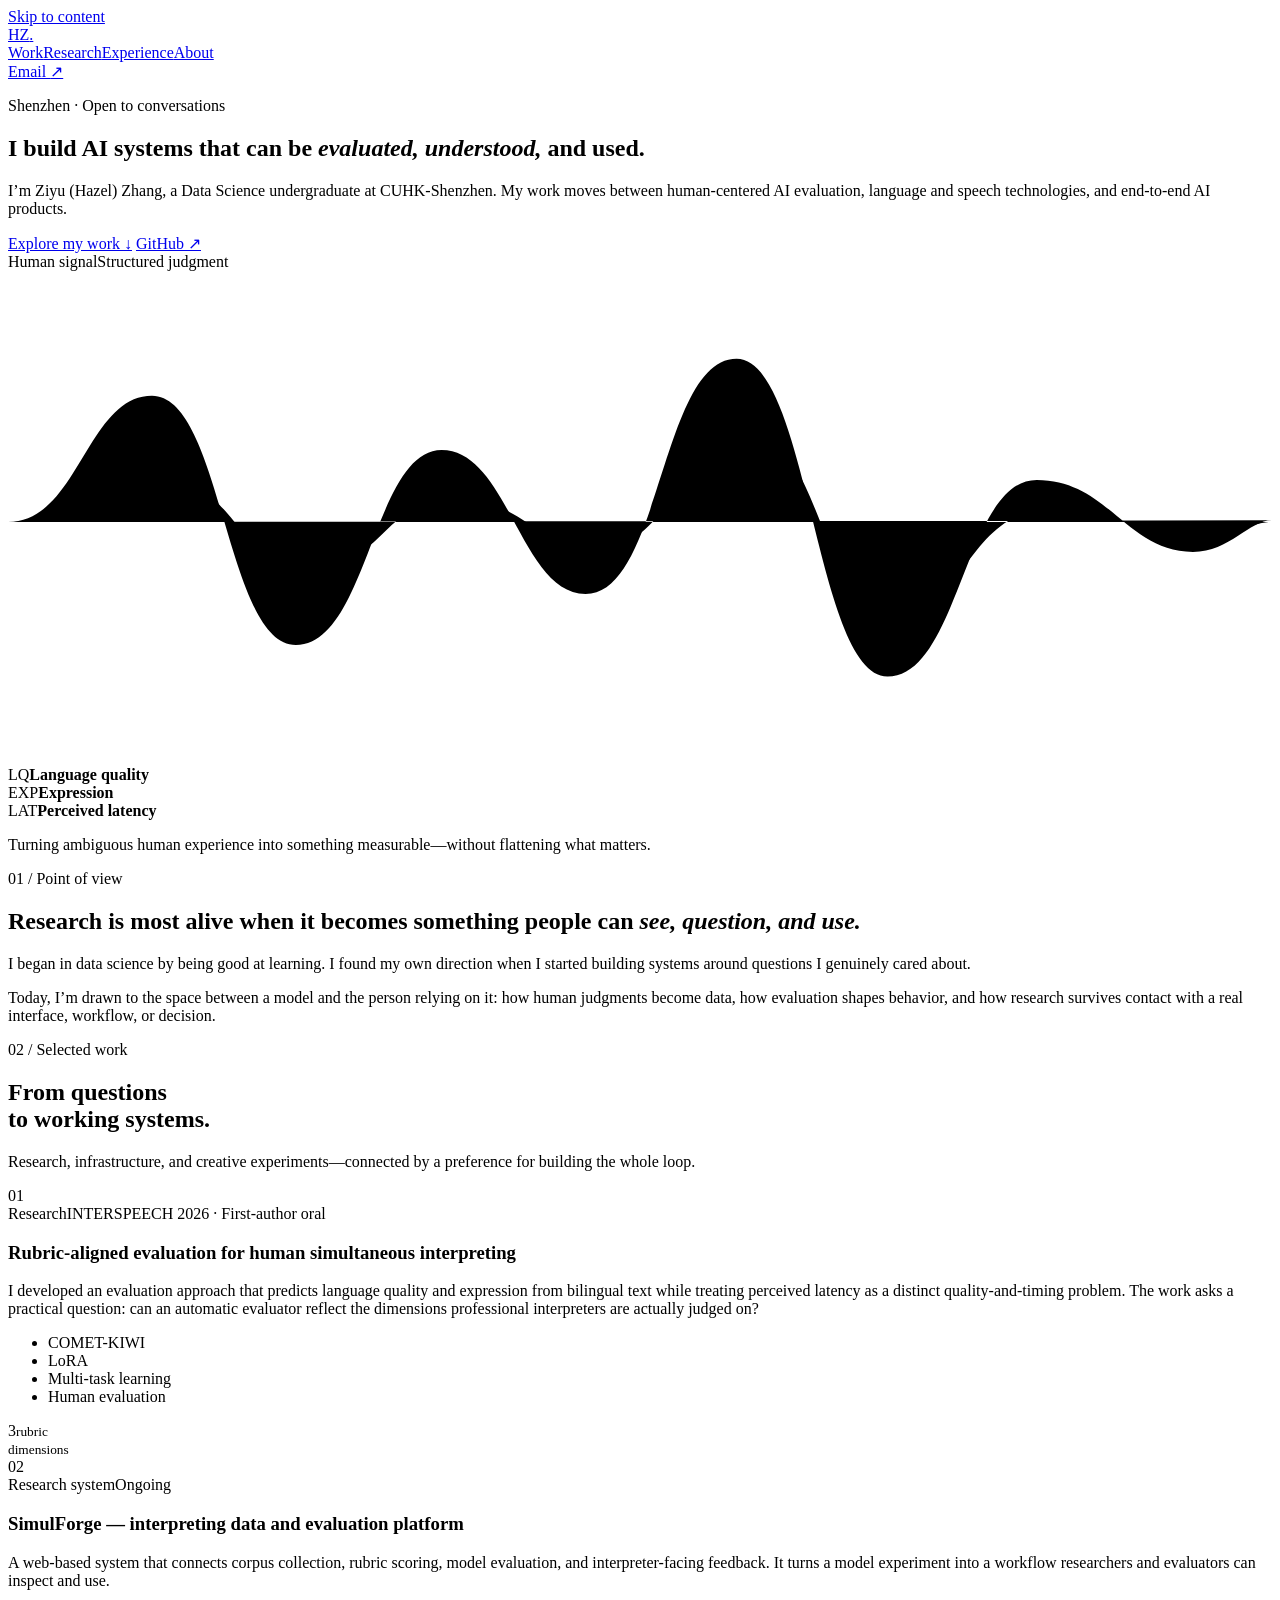
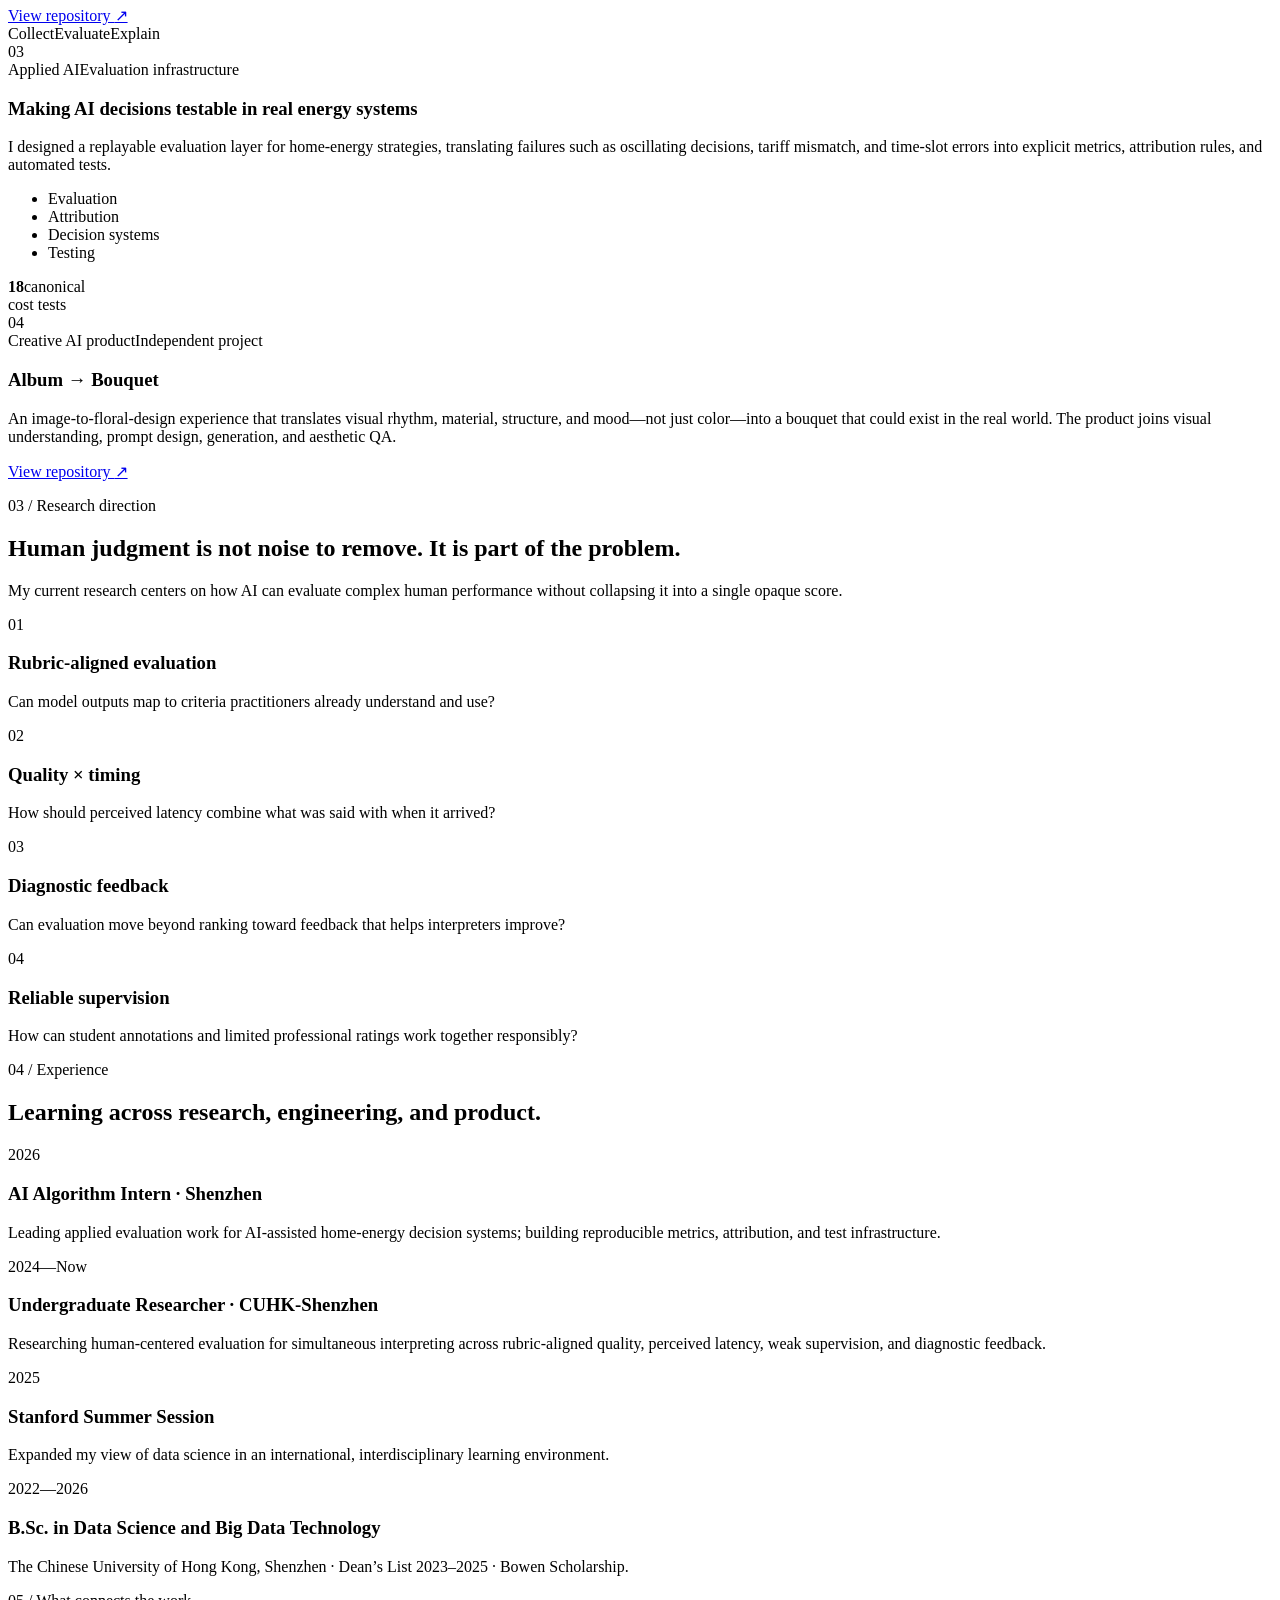
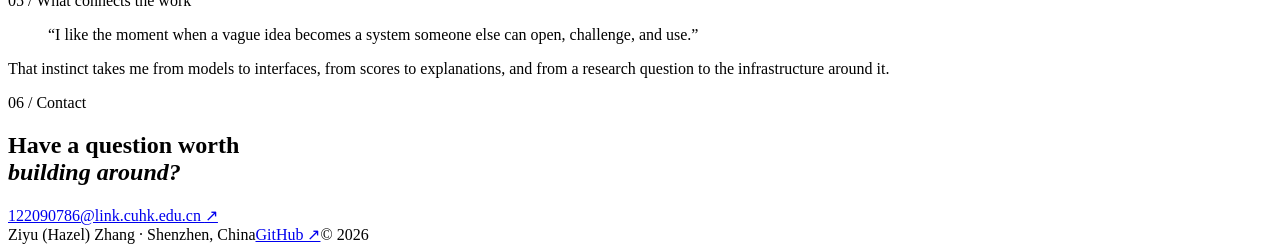
==== docs/index.html @ 9dbe92ee "Publish homepage from configured Pages source" ====
<!doctype html>
<html lang="en">
  <head>
    <meta charset="UTF-8" />
    <meta name="viewport" content="width=device-width, initial-scale=1.0" />
    <meta name="description" content="Ziyu (Hazel) Zhang builds human-centered AI evaluation systems, language and speech technologies, and end-to-end AI products." />
    <meta name="theme-color" content="#101d2f" />
    <title>Ziyu (Hazel) Zhang | Human-centered AI</title>
    <link rel="preconnect" href="https://fonts.googleapis.com" />
    <link rel="preconnect" href="https://fonts.gstatic.com" crossorigin />
    <link href="https://fonts.googleapis.com/css2?family=DM+Mono:wght@400;500&family=Manrope:wght@400;500;600;700;800&family=Newsreader:ital,opsz,wght@1,6..72,500;1,6..72,600&display=swap" rel="stylesheet" />
    <link rel="stylesheet" href="styles.css" />
  </head>
  <body>
    <a class="skip-link" href="#main">Skip to content</a>
    <header class="site-header">
      <a class="wordmark" href="#top" aria-label="Ziyu Zhang — back to top">HZ<span>.</span></a>
      <nav aria-label="Primary navigation">
        <a href="#work">Work</a><a href="#research">Research</a><a href="#experience">Experience</a><a href="#about">About</a>
      </nav>
      <a class="header-email" href="mailto:122090786@link.cuhk.edu.cn">Email <span aria-hidden="true">↗</span></a>
    </header>

    <main id="main">
      <section class="hero" id="top" aria-labelledby="hero-title">
        <div class="hero-copy">
          <p class="eyebrow"><span class="status-dot"></span> Shenzhen · Open to conversations</p>
          <h1 id="hero-title">I build AI systems that can be <em>evaluated, understood,</em> and used.</h1>
          <p class="hero-summary">I’m Ziyu (Hazel) Zhang, a Data Science undergraduate at CUHK-Shenzhen. My work moves between human-centered AI evaluation, language and speech technologies, and end-to-end AI products.</p>
          <div class="hero-actions">
            <a class="button primary" href="#work">Explore my work <span aria-hidden="true">↓</span></a>
            <a class="text-link" href="https://github.com/hazezhang" target="_blank" rel="noreferrer">GitHub <span aria-hidden="true">↗</span></a>
          </div>
        </div>
        <div class="signal-card" aria-label="A visual representing speech signals becoming structured human judgments">
          <div class="signal-topline"><span>Human signal</span><span>Structured judgment</span></div>
          <div class="wave-field" aria-hidden="true">
            <svg viewBox="0 0 720 280" role="img">
              <path class="wave wave-one" d="M0 143 C40 143 45 71 82 71 C122 71 124 213 164 213 C205 213 208 102 247 102 C285 102 292 184 329 184 C372 184 372 50 415 50 C456 50 460 231 501 231 C542 231 545 119 586 119 C627 119 637 160 675 160 C696 160 707 142 720 142" />
              <path class="wave wave-two" d="M0 143 C50 143 47 118 88 118 C129 118 130 169 171 169 C215 169 213 130 254 130 C296 130 296 157 338 157 C380 157 381 93 422 93 C464 93 461 193 505 193 C546 193 548 137 590 137 C635 137 643 149 680 149 C700 149 710 143 720 143" />
              <line x1="0" y1="143" x2="720" y2="143" />
            </svg>
          </div>
          <div class="rubric-row">
            <div><span>LQ</span><strong>Language quality</strong></div>
            <div><span>EXP</span><strong>Expression</strong></div>
            <div><span>LAT</span><strong>Perceived latency</strong></div>
          </div>
          <p class="signal-note">Turning ambiguous human experience into something measurable—without flattening what matters.</p>
        </div>
      </section>

      <section class="intro section-grid" id="about">
        <p class="section-label">01 / Point of view</p>
        <div class="section-content intro-content">
          <h2>Research is most alive when it becomes something people can <em>see, question, and use.</em></h2>
          <div class="intro-columns">
            <p class="lead">I began in data science by being good at learning. I found my own direction when I started building systems around questions I genuinely cared about.</p>
            <p>Today, I’m drawn to the space between a model and the person relying on it: how human judgments become data, how evaluation shapes behavior, and how research survives contact with a real interface, workflow, or decision.</p>
          </div>
        </div>
      </section>

      <section class="work" id="work">
        <div class="section-heading">
          <p class="section-label">02 / Selected work</p>
          <h2>From questions<br />to working systems.</h2>
          <p>Research, infrastructure, and creative experiments—connected by a preference for building the whole loop.</p>
        </div>
        <div class="project-list">
          <article class="project project-featured">
            <div class="project-number">01</div>
            <div class="project-body">
              <div class="project-meta"><span>Research</span><span>INTERSPEECH 2026 · First-author oral</span></div>
              <h3>Rubric-aligned evaluation for human simultaneous interpreting</h3>
              <p>I developed an evaluation approach that predicts language quality and expression from bilingual text while treating perceived latency as a distinct quality-and-timing problem. The work asks a practical question: can an automatic evaluator reflect the dimensions professional interpreters are actually judged on?</p>
              <ul class="tag-list" aria-label="Project methods"><li>COMET-KIWI</li><li>LoRA</li><li>Multi-task learning</li><li>Human evaluation</li></ul>
            </div>
            <div class="project-mark" aria-hidden="true"><span>3</span><small>rubric<br />dimensions</small></div>
          </article>
          <article class="project">
            <div class="project-number">02</div>
            <div class="project-body">
              <div class="project-meta"><span>Research system</span><span>Ongoing</span></div>
              <h3>SimulForge — interpreting data and evaluation platform</h3>
              <p>A web-based system that connects corpus collection, rubric scoring, model evaluation, and interpreter-facing feedback. It turns a model experiment into a workflow researchers and evaluators can inspect and use.</p>
              <a class="project-link" href="https://github.com/hazezhang/simulForge" target="_blank" rel="noreferrer">View repository <span aria-hidden="true">↗</span></a>
            </div>
            <div class="project-aside"><span>Collect</span><i></i><span>Evaluate</span><i></i><span>Explain</span></div>
          </article>
          <article class="project">
            <div class="project-number">03</div>
            <div class="project-body">
              <div class="project-meta"><span>Applied AI</span><span>Evaluation infrastructure</span></div>
              <h3>Making AI decisions testable in real energy systems</h3>
              <p>I designed a replayable evaluation layer for home-energy strategies, translating failures such as oscillating decisions, tariff mismatch, and time-slot errors into explicit metrics, attribution rules, and automated tests.</p>
              <ul class="tag-list" aria-label="Project focus"><li>Evaluation</li><li>Attribution</li><li>Decision systems</li><li>Testing</li></ul>
            </div>
            <div class="project-aside metric-aside"><strong>18</strong><span>canonical<br />cost tests</span></div>
          </article>
          <article class="project project-creative">
            <div class="project-number">04</div>
            <div class="project-body">
              <div class="project-meta"><span>Creative AI product</span><span>Independent project</span></div>
              <h3>Album → Bouquet</h3>
              <p>An image-to-floral-design experience that translates visual rhythm, material, structure, and mood—not just color—into a bouquet that could exist in the real world. The product joins visual understanding, prompt design, generation, and aesthetic QA.</p>
              <a class="project-link" href="https://github.com/hazezhang/Album-era" target="_blank" rel="noreferrer">View repository <span aria-hidden="true">↗</span></a>
            </div>
            <div class="bouquet-mark" aria-hidden="true"><span></span><span></span><span></span><i></i></div>
          </article>
        </div>
      </section>

      <section class="research section-grid" id="research">
        <p class="section-label">03 / Research direction</p>
        <div class="section-content">
          <h2>Human judgment is not noise to remove. It is part of the problem.</h2>
          <p class="lead">My current research centers on how AI can evaluate complex human performance without collapsing it into a single opaque score.</p>
          <div class="question-grid">
            <article><span>01</span><h3>Rubric-aligned evaluation</h3><p>Can model outputs map to criteria practitioners already understand and use?</p></article>
            <article><span>02</span><h3>Quality × timing</h3><p>How should perceived latency combine what was said with when it arrived?</p></article>
            <article><span>03</span><h3>Diagnostic feedback</h3><p>Can evaluation move beyond ranking toward feedback that helps interpreters improve?</p></article>
            <article><span>04</span><h3>Reliable supervision</h3><p>How can student annotations and limited professional ratings work together responsibly?</p></article>
          </div>
        </div>
      </section>

      <section class="experience section-grid" id="experience">
        <p class="section-label">04 / Experience</p>
        <div class="section-content">
          <h2>Learning across research, engineering, and product.</h2>
          <div class="timeline">
            <article><time>2026</time><div><h3>AI Algorithm Intern · Shenzhen</h3><p>Leading applied evaluation work for AI-assisted home-energy decision systems; building reproducible metrics, attribution, and test infrastructure.</p></div></article>
            <article><time>2024—Now</time><div><h3>Undergraduate Researcher · CUHK-Shenzhen</h3><p>Researching human-centered evaluation for simultaneous interpreting across rubric-aligned quality, perceived latency, weak supervision, and diagnostic feedback.</p></div></article>
            <article><time>2025</time><div><h3>Stanford Summer Session</h3><p>Expanded my view of data science in an international, interdisciplinary learning environment.</p></div></article>
            <article><time>2022—2026</time><div><h3>B.Sc. in Data Science and Big Data Technology</h3><p>The Chinese University of Hong Kong, Shenzhen · Dean’s List 2023–2025 · Bowen Scholarship.</p></div></article>
          </div>
        </div>
      </section>

      <section class="closing">
        <p class="section-label">05 / What connects the work</p>
        <blockquote>“I like the moment when a vague idea becomes a system someone else can open, challenge, and use.”</blockquote>
        <p>That instinct takes me from models to interfaces, from scores to explanations, and from a research question to the infrastructure around it.</p>
      </section>
    </main>

    <footer id="contact">
      <div><p class="section-label">06 / Contact</p><h2>Have a question worth<br /><em>building around?</em></h2></div>
      <a class="footer-email" href="mailto:122090786@link.cuhk.edu.cn">122090786@link.cuhk.edu.cn <span aria-hidden="true">↗</span></a>
      <div class="footer-meta"><span>Ziyu (Hazel) Zhang · Shenzhen, China</span><a href="https://github.com/hazezhang" target="_blank" rel="noreferrer">GitHub ↗</a><span>© 2026</span></div>
    </footer>
  </body>
</html>
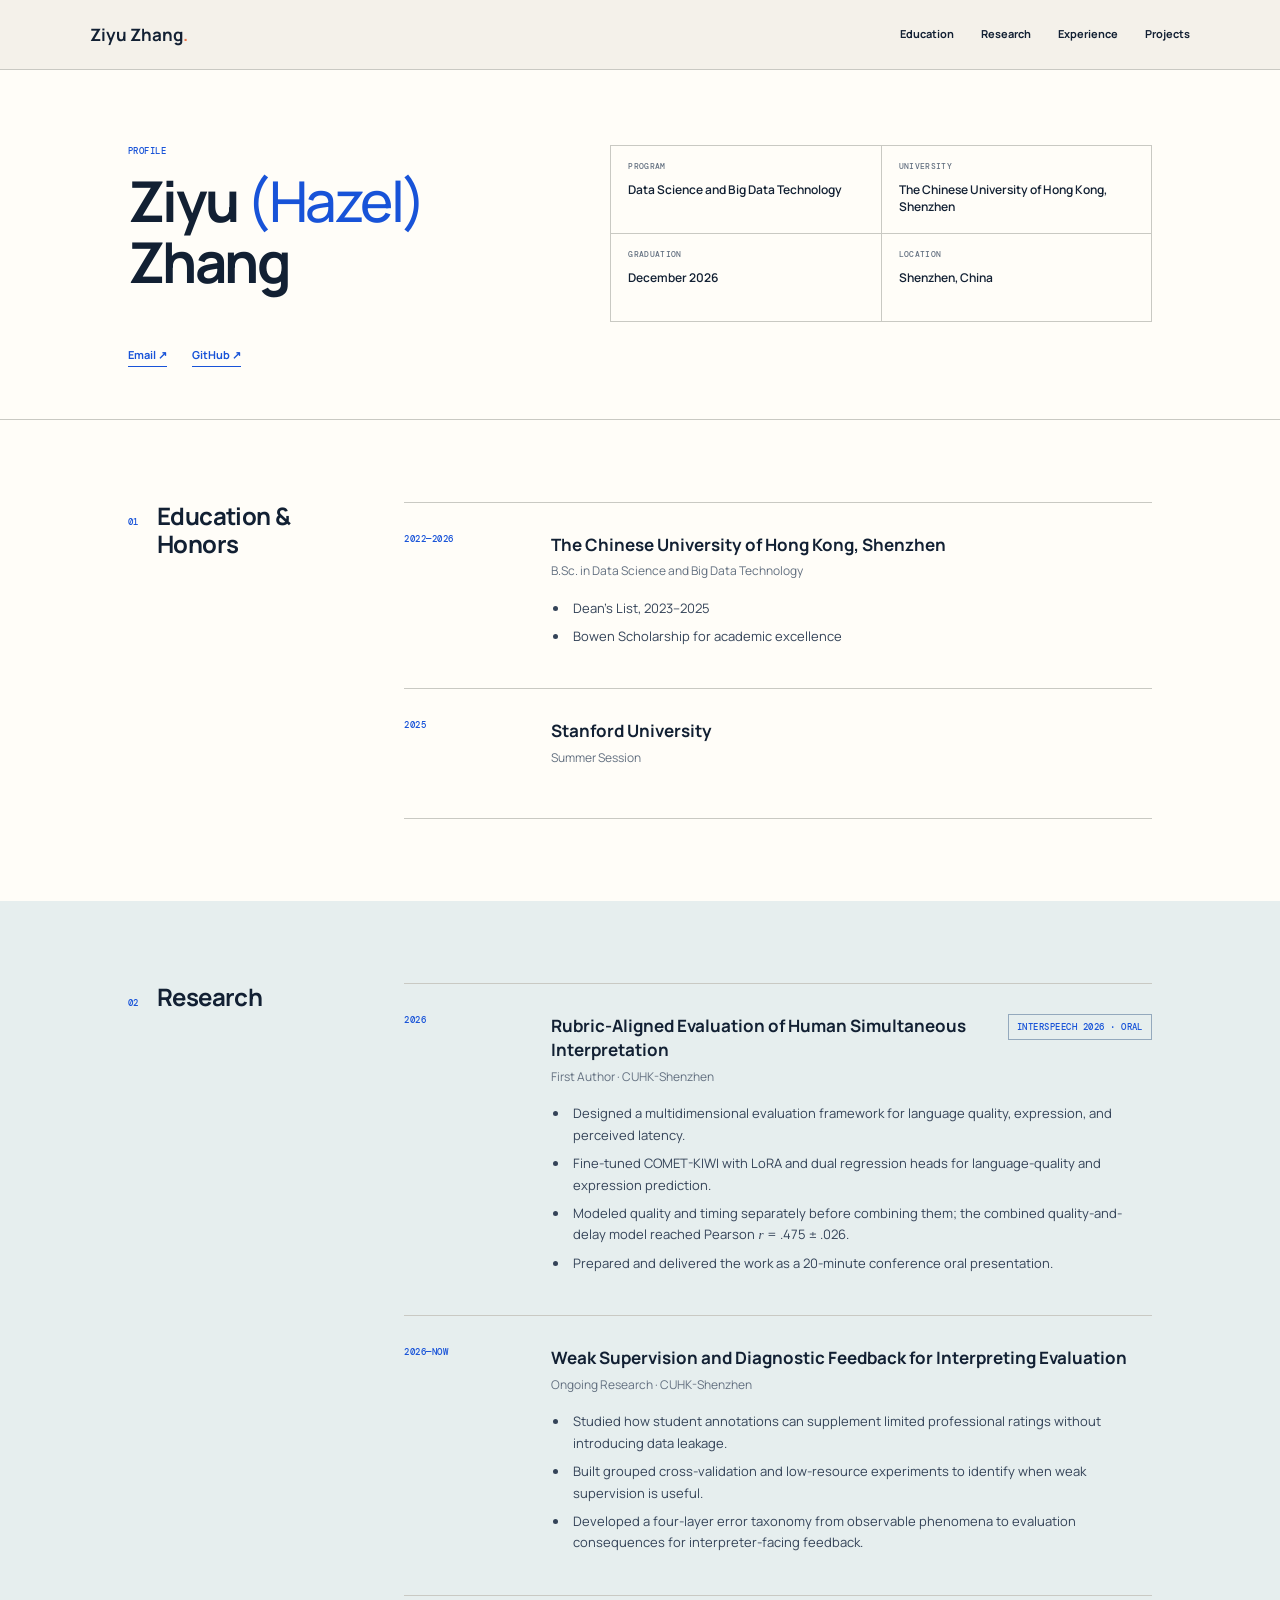
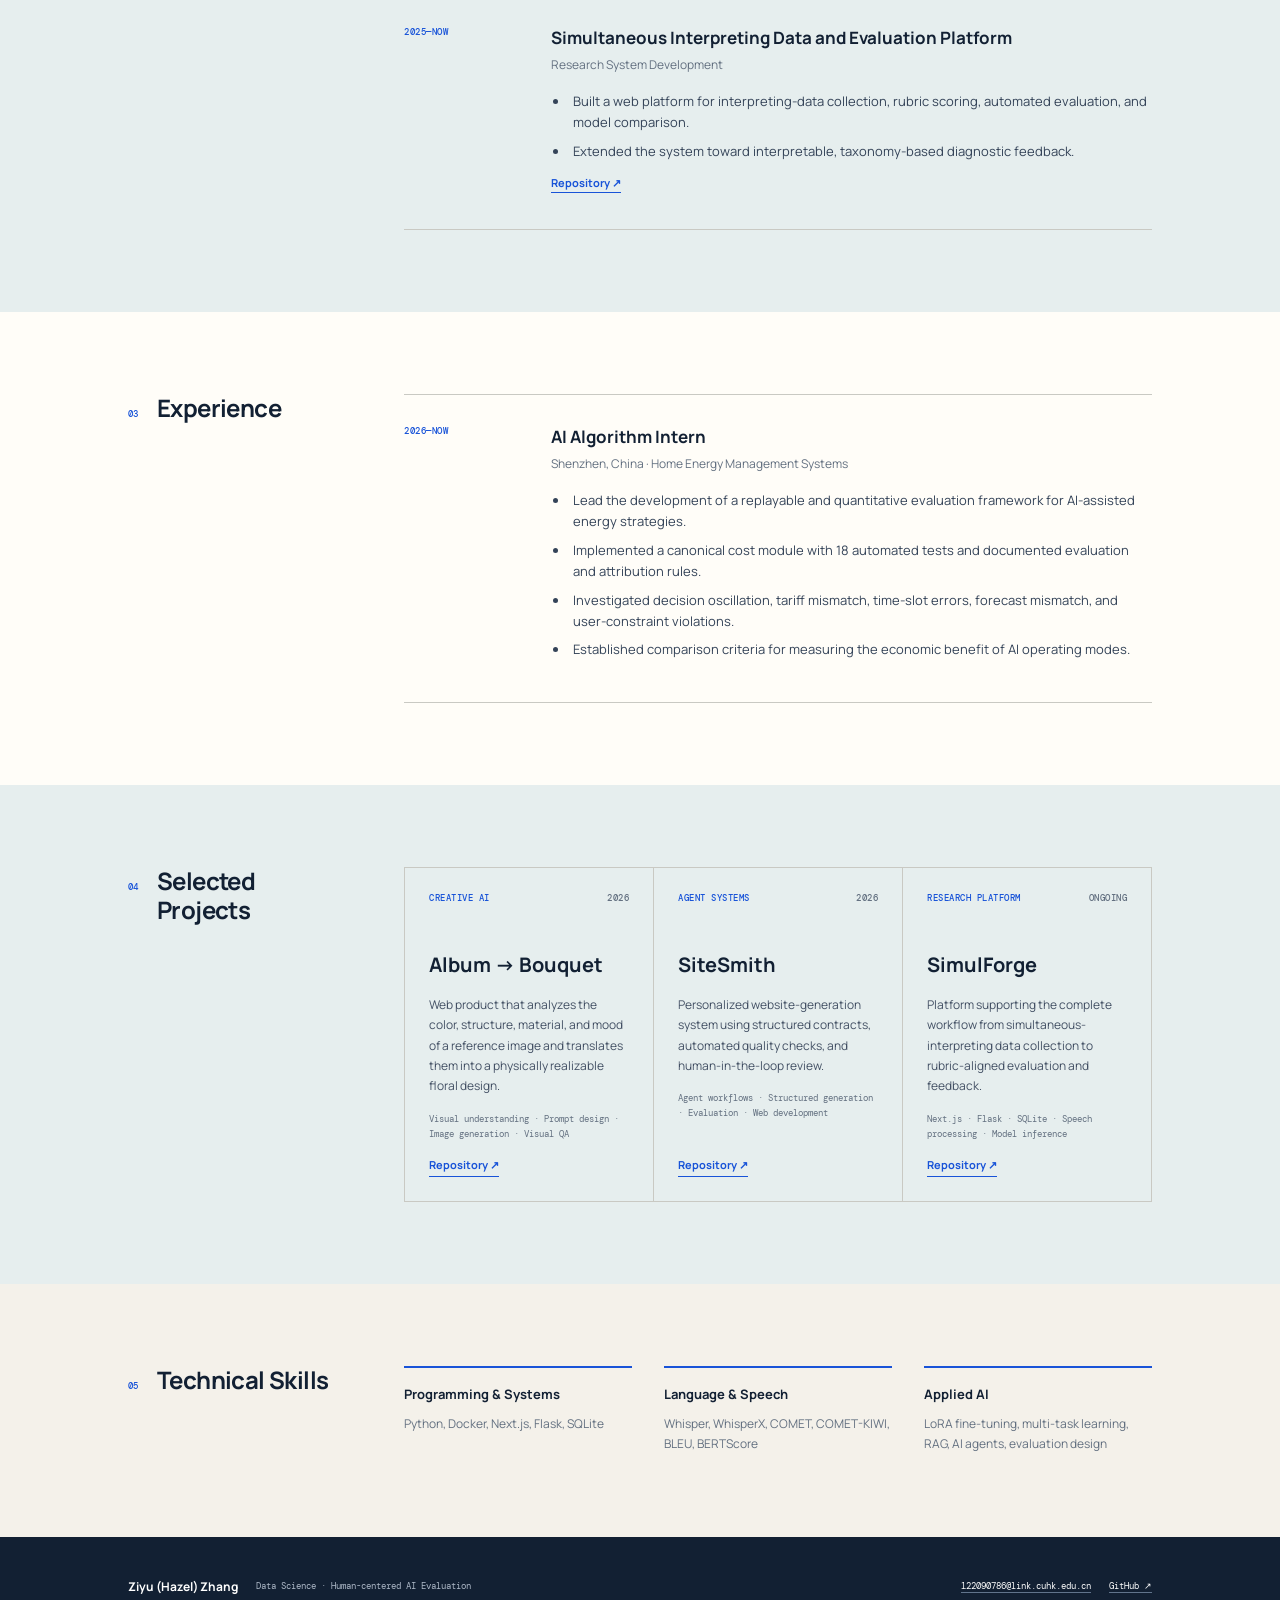
==== commit 97f265e2: "Replace personal narrative with factual experience layout" ====
--- a/docs/index.html
+++ b/docs/index.html
@@ -3,152 +3,168 @@
   <head>
     <meta charset="UTF-8" />
     <meta name="viewport" content="width=device-width, initial-scale=1.0" />
-    <meta name="description" content="Ziyu (Hazel) Zhang builds human-centered AI evaluation systems, language and speech technologies, and end-to-end AI products." />
-    <meta name="theme-color" content="#101d2f" />
-    <title>Ziyu (Hazel) Zhang | Human-centered AI</title>
+    <meta name="description" content="Ziyu (Hazel) Zhang — research, experience, and projects in human-centered AI evaluation, language technology, and applied AI." />
+    <meta name="theme-color" content="#f4f1ea" />
+    <title>Ziyu (Hazel) Zhang</title>
     <link rel="preconnect" href="https://fonts.googleapis.com" />
     <link rel="preconnect" href="https://fonts.gstatic.com" crossorigin />
-    <link href="https://fonts.googleapis.com/css2?family=DM+Mono:wght@400;500&family=Manrope:wght@400;500;600;700;800&family=Newsreader:ital,opsz,wght@1,6..72,500;1,6..72,600&display=swap" rel="stylesheet" />
+    <link href="https://fonts.googleapis.com/css2?family=DM+Mono:wght@400;500&family=Manrope:wght@400;500;600;700&display=swap" rel="stylesheet" />
     <link rel="stylesheet" href="styles.css" />
   </head>
   <body>
     <a class="skip-link" href="#main">Skip to content</a>
+
     <header class="site-header">
-      <a class="wordmark" href="#top" aria-label="Ziyu Zhang — back to top">HZ<span>.</span></a>
+      <a class="wordmark" href="#top">Ziyu Zhang<span>.</span></a>
       <nav aria-label="Primary navigation">
-        <a href="#work">Work</a><a href="#research">Research</a><a href="#experience">Experience</a><a href="#about">About</a>
+        <a href="#education">Education</a>
+        <a href="#research">Research</a>
+        <a href="#experience">Experience</a>
+        <a href="#projects">Projects</a>
       </nav>
-      <a class="header-email" href="mailto:122090786@link.cuhk.edu.cn">Email <span aria-hidden="true">↗</span></a>
     </header>
 
     <main id="main">
-      <section class="hero" id="top" aria-labelledby="hero-title">
-        <div class="hero-copy">
-          <p class="eyebrow"><span class="status-dot"></span> Shenzhen · Open to conversations</p>
-          <h1 id="hero-title">I build AI systems that can be <em>evaluated, understood,</em> and used.</h1>
-          <p class="hero-summary">I’m Ziyu (Hazel) Zhang, a Data Science undergraduate at CUHK-Shenzhen. My work moves between human-centered AI evaluation, language and speech technologies, and end-to-end AI products.</p>
-          <div class="hero-actions">
-            <a class="button primary" href="#work">Explore my work <span aria-hidden="true">↓</span></a>
-            <a class="text-link" href="https://github.com/hazezhang" target="_blank" rel="noreferrer">GitHub <span aria-hidden="true">↗</span></a>
-          </div>
+      <section class="profile" id="top">
+        <div>
+          <p class="eyebrow">Profile</p>
+          <h1>Ziyu <span>(Hazel)</span> Zhang</h1>
         </div>
-        <div class="signal-card" aria-label="A visual representing speech signals becoming structured human judgments">
-          <div class="signal-topline"><span>Human signal</span><span>Structured judgment</span></div>
-          <div class="wave-field" aria-hidden="true">
-            <svg viewBox="0 0 720 280" role="img">
-              <path class="wave wave-one" d="M0 143 C40 143 45 71 82 71 C122 71 124 213 164 213 C205 213 208 102 247 102 C285 102 292 184 329 184 C372 184 372 50 415 50 C456 50 460 231 501 231 C542 231 545 119 586 119 C627 119 637 160 675 160 C696 160 707 142 720 142" />
-              <path class="wave wave-two" d="M0 143 C50 143 47 118 88 118 C129 118 130 169 171 169 C215 169 213 130 254 130 C296 130 296 157 338 157 C380 157 381 93 422 93 C464 93 461 193 505 193 C546 193 548 137 590 137 C635 137 643 149 680 149 C700 149 710 143 720 143" />
-              <line x1="0" y1="143" x2="720" y2="143" />
-            </svg>
-          </div>
-          <div class="rubric-row">
-            <div><span>LQ</span><strong>Language quality</strong></div>
-            <div><span>EXP</span><strong>Expression</strong></div>
-            <div><span>LAT</span><strong>Perceived latency</strong></div>
-          </div>
-          <p class="signal-note">Turning ambiguous human experience into something measurable—without flattening what matters.</p>
+        <dl class="profile-facts">
+          <div><dt>Program</dt><dd>Data Science and Big Data Technology</dd></div>
+          <div><dt>University</dt><dd>The Chinese University of Hong Kong, Shenzhen</dd></div>
+          <div><dt>Graduation</dt><dd>December 2026</dd></div>
+          <div><dt>Location</dt><dd>Shenzhen, China</dd></div>
+        </dl>
+        <div class="profile-links">
+          <a href="mailto:122090786@link.cuhk.edu.cn">Email ↗</a>
+          <a href="https://github.com/hazezhang" target="_blank" rel="noreferrer">GitHub ↗</a>
         </div>
       </section>
 
-      <section class="intro section-grid" id="about">
-        <p class="section-label">01 / Point of view</p>
-        <div class="section-content intro-content">
-          <h2>Research is most alive when it becomes something people can <em>see, question, and use.</em></h2>
-          <div class="intro-columns">
-            <p class="lead">I began in data science by being good at learning. I found my own direction when I started building systems around questions I genuinely cared about.</p>
-            <p>Today, I’m drawn to the space between a model and the person relying on it: how human judgments become data, how evaluation shapes behavior, and how research survives contact with a real interface, workflow, or decision.</p>
-          </div>
-        </div>
-      </section>
-
-      <section class="work" id="work">
-        <div class="section-heading">
-          <p class="section-label">02 / Selected work</p>
-          <h2>From questions<br />to working systems.</h2>
-          <p>Research, infrastructure, and creative experiments—connected by a preference for building the whole loop.</p>
-        </div>
-        <div class="project-list">
-          <article class="project project-featured">
-            <div class="project-number">01</div>
-            <div class="project-body">
-              <div class="project-meta"><span>Research</span><span>INTERSPEECH 2026 · First-author oral</span></div>
-              <h3>Rubric-aligned evaluation for human simultaneous interpreting</h3>
-              <p>I developed an evaluation approach that predicts language quality and expression from bilingual text while treating perceived latency as a distinct quality-and-timing problem. The work asks a practical question: can an automatic evaluator reflect the dimensions professional interpreters are actually judged on?</p>
-              <ul class="tag-list" aria-label="Project methods"><li>COMET-KIWI</li><li>LoRA</li><li>Multi-task learning</li><li>Human evaluation</li></ul>
+      <section class="resume-section" id="education">
+        <header class="section-header"><p>01</p><h2>Education &amp; Honors</h2></header>
+        <div class="entries">
+          <article class="entry">
+            <div class="entry-time">2022—2026</div>
+            <div class="entry-main">
+              <h3>The Chinese University of Hong Kong, Shenzhen</h3>
+              <p class="entry-subtitle">B.Sc. in Data Science and Big Data Technology</p>
+              <ul><li>Dean’s List, 2023–2025</li><li>Bowen Scholarship for academic excellence</li></ul>
             </div>
-            <div class="project-mark" aria-hidden="true"><span>3</span><small>rubric<br />dimensions</small></div>
           </article>
-          <article class="project">
-            <div class="project-number">02</div>
-            <div class="project-body">
-              <div class="project-meta"><span>Research system</span><span>Ongoing</span></div>
-              <h3>SimulForge — interpreting data and evaluation platform</h3>
-              <p>A web-based system that connects corpus collection, rubric scoring, model evaluation, and interpreter-facing feedback. It turns a model experiment into a workflow researchers and evaluators can inspect and use.</p>
-              <a class="project-link" href="https://github.com/hazezhang/simulForge" target="_blank" rel="noreferrer">View repository <span aria-hidden="true">↗</span></a>
+          <article class="entry">
+            <div class="entry-time">2025</div>
+            <div class="entry-main">
+              <h3>Stanford University</h3>
+              <p class="entry-subtitle">Summer Session</p>
             </div>
-            <div class="project-aside"><span>Collect</span><i></i><span>Evaluate</span><i></i><span>Explain</span></div>
-          </article>
-          <article class="project">
-            <div class="project-number">03</div>
-            <div class="project-body">
-              <div class="project-meta"><span>Applied AI</span><span>Evaluation infrastructure</span></div>
-              <h3>Making AI decisions testable in real energy systems</h3>
-              <p>I designed a replayable evaluation layer for home-energy strategies, translating failures such as oscillating decisions, tariff mismatch, and time-slot errors into explicit metrics, attribution rules, and automated tests.</p>
-              <ul class="tag-list" aria-label="Project focus"><li>Evaluation</li><li>Attribution</li><li>Decision systems</li><li>Testing</li></ul>
-            </div>
-            <div class="project-aside metric-aside"><strong>18</strong><span>canonical<br />cost tests</span></div>
-          </article>
-          <article class="project project-creative">
-            <div class="project-number">04</div>
-            <div class="project-body">
-              <div class="project-meta"><span>Creative AI product</span><span>Independent project</span></div>
-              <h3>Album → Bouquet</h3>
-              <p>An image-to-floral-design experience that translates visual rhythm, material, structure, and mood—not just color—into a bouquet that could exist in the real world. The product joins visual understanding, prompt design, generation, and aesthetic QA.</p>
-              <a class="project-link" href="https://github.com/hazezhang/Album-era" target="_blank" rel="noreferrer">View repository <span aria-hidden="true">↗</span></a>
-            </div>
-            <div class="bouquet-mark" aria-hidden="true"><span></span><span></span><span></span><i></i></div>
           </article>
         </div>
       </section>
 
-      <section class="research section-grid" id="research">
-        <p class="section-label">03 / Research direction</p>
-        <div class="section-content">
-          <h2>Human judgment is not noise to remove. It is part of the problem.</h2>
-          <p class="lead">My current research centers on how AI can evaluate complex human performance without collapsing it into a single opaque score.</p>
-          <div class="question-grid">
-            <article><span>01</span><h3>Rubric-aligned evaluation</h3><p>Can model outputs map to criteria practitioners already understand and use?</p></article>
-            <article><span>02</span><h3>Quality × timing</h3><p>How should perceived latency combine what was said with when it arrived?</p></article>
-            <article><span>03</span><h3>Diagnostic feedback</h3><p>Can evaluation move beyond ranking toward feedback that helps interpreters improve?</p></article>
-            <article><span>04</span><h3>Reliable supervision</h3><p>How can student annotations and limited professional ratings work together responsibly?</p></article>
-          </div>
+      <section class="resume-section alternate" id="research">
+        <header class="section-header"><p>02</p><h2>Research</h2></header>
+        <div class="entries">
+          <article class="entry">
+            <div class="entry-time">2026</div>
+            <div class="entry-main">
+              <div class="entry-heading"><h3>Rubric-Aligned Evaluation of Human Simultaneous Interpretation</h3><span class="badge">INTERSPEECH 2026 · Oral</span></div>
+              <p class="entry-subtitle">First Author · CUHK-Shenzhen</p>
+              <ul>
+                <li>Designed a multidimensional evaluation framework for language quality, expression, and perceived latency.</li>
+                <li>Fine-tuned COMET-KIWI with LoRA and dual regression heads for language-quality and expression prediction.</li>
+                <li>Modeled quality and timing separately before combining them; the combined quality-and-delay model reached Pearson <em>r</em> = .475 ± .026.</li>
+                <li>Prepared and delivered the work as a 20-minute conference oral presentation.</li>
+              </ul>
+            </div>
+          </article>
+          <article class="entry">
+            <div class="entry-time">2026—Now</div>
+            <div class="entry-main">
+              <h3>Weak Supervision and Diagnostic Feedback for Interpreting Evaluation</h3>
+              <p class="entry-subtitle">Ongoing Research · CUHK-Shenzhen</p>
+              <ul>
+                <li>Studied how student annotations can supplement limited professional ratings without introducing data leakage.</li>
+                <li>Built grouped cross-validation and low-resource experiments to identify when weak supervision is useful.</li>
+                <li>Developed a four-layer error taxonomy from observable phenomena to evaluation consequences for interpreter-facing feedback.</li>
+              </ul>
+            </div>
+          </article>
+          <article class="entry">
+            <div class="entry-time">2025—Now</div>
+            <div class="entry-main">
+              <h3>Simultaneous Interpreting Data and Evaluation Platform</h3>
+              <p class="entry-subtitle">Research System Development</p>
+              <ul>
+                <li>Built a web platform for interpreting-data collection, rubric scoring, automated evaluation, and model comparison.</li>
+                <li>Extended the system toward interpretable, taxonomy-based diagnostic feedback.</li>
+              </ul>
+              <a class="inline-link" href="https://github.com/hazezhang/simulForge" target="_blank" rel="noreferrer">Repository ↗</a>
+            </div>
+          </article>
         </div>
       </section>
 
-      <section class="experience section-grid" id="experience">
-        <p class="section-label">04 / Experience</p>
-        <div class="section-content">
-          <h2>Learning across research, engineering, and product.</h2>
-          <div class="timeline">
-            <article><time>2026</time><div><h3>AI Algorithm Intern · Shenzhen</h3><p>Leading applied evaluation work for AI-assisted home-energy decision systems; building reproducible metrics, attribution, and test infrastructure.</p></div></article>
-            <article><time>2024—Now</time><div><h3>Undergraduate Researcher · CUHK-Shenzhen</h3><p>Researching human-centered evaluation for simultaneous interpreting across rubric-aligned quality, perceived latency, weak supervision, and diagnostic feedback.</p></div></article>
-            <article><time>2025</time><div><h3>Stanford Summer Session</h3><p>Expanded my view of data science in an international, interdisciplinary learning environment.</p></div></article>
-            <article><time>2022—2026</time><div><h3>B.Sc. in Data Science and Big Data Technology</h3><p>The Chinese University of Hong Kong, Shenzhen · Dean’s List 2023–2025 · Bowen Scholarship.</p></div></article>
-          </div>
+      <section class="resume-section" id="experience">
+        <header class="section-header"><p>03</p><h2>Experience</h2></header>
+        <div class="entries">
+          <article class="entry">
+            <div class="entry-time">2026—Now</div>
+            <div class="entry-main">
+              <h3>AI Algorithm Intern</h3>
+              <p class="entry-subtitle">Shenzhen, China · Home Energy Management Systems</p>
+              <ul>
+                <li>Lead the development of a replayable and quantitative evaluation framework for AI-assisted energy strategies.</li>
+                <li>Implemented a canonical cost module with 18 automated tests and documented evaluation and attribution rules.</li>
+                <li>Investigated decision oscillation, tariff mismatch, time-slot errors, forecast mismatch, and user-constraint violations.</li>
+                <li>Established comparison criteria for measuring the economic benefit of AI operating modes.</li>
+              </ul>
+            </div>
+          </article>
         </div>
       </section>
 
-      <section class="closing">
-        <p class="section-label">05 / What connects the work</p>
-        <blockquote>“I like the moment when a vague idea becomes a system someone else can open, challenge, and use.”</blockquote>
-        <p>That instinct takes me from models to interfaces, from scores to explanations, and from a research question to the infrastructure around it.</p>
+      <section class="resume-section alternate" id="projects">
+        <header class="section-header"><p>04</p><h2>Selected Projects</h2></header>
+        <div class="project-grid">
+          <article class="project-card">
+            <div class="project-top"><span>Creative AI</span><span>2026</span></div>
+            <h3>Album → Bouquet</h3>
+            <p>Web product that analyzes the color, structure, material, and mood of a reference image and translates them into a physically realizable floral design.</p>
+            <p class="stack">Visual understanding · Prompt design · Image generation · Visual QA</p>
+            <a href="https://github.com/hazezhang/Album-era" target="_blank" rel="noreferrer">Repository ↗</a>
+          </article>
+          <article class="project-card">
+            <div class="project-top"><span>Agent systems</span><span>2026</span></div>
+            <h3>SiteSmith</h3>
+            <p>Personalized website-generation system using structured contracts, automated quality checks, and human-in-the-loop review.</p>
+            <p class="stack">Agent workflows · Structured generation · Evaluation · Web development</p>
+            <a href="https://github.com/hazezhang/SiteSmith" target="_blank" rel="noreferrer">Repository ↗</a>
+          </article>
+          <article class="project-card">
+            <div class="project-top"><span>Research platform</span><span>Ongoing</span></div>
+            <h3>SimulForge</h3>
+            <p>Platform supporting the complete workflow from simultaneous-interpreting data collection to rubric-aligned evaluation and feedback.</p>
+            <p class="stack">Next.js · Flask · SQLite · Speech processing · Model inference</p>
+            <a href="https://github.com/hazezhang/simulForge" target="_blank" rel="noreferrer">Repository ↗</a>
+          </article>
+        </div>
+      </section>
+
+      <section class="resume-section skills-section" id="skills">
+        <header class="section-header"><p>05</p><h2>Technical Skills</h2></header>
+        <div class="skills-grid">
+          <div><h3>Programming &amp; Systems</h3><p>Python, Docker, Next.js, Flask, SQLite</p></div>
+          <div><h3>Language &amp; Speech</h3><p>Whisper, WhisperX, COMET, COMET-KIWI, BLEU, BERTScore</p></div>
+          <div><h3>Applied AI</h3><p>LoRA fine-tuning, multi-task learning, RAG, AI agents, evaluation design</p></div>
+        </div>
       </section>
     </main>
 
-    <footer id="contact">
-      <div><p class="section-label">06 / Contact</p><h2>Have a question worth<br /><em>building around?</em></h2></div>
-      <a class="footer-email" href="mailto:122090786@link.cuhk.edu.cn">122090786@link.cuhk.edu.cn <span aria-hidden="true">↗</span></a>
-      <div class="footer-meta"><span>Ziyu (Hazel) Zhang · Shenzhen, China</span><a href="https://github.com/hazezhang" target="_blank" rel="noreferrer">GitHub ↗</a><span>© 2026</span></div>
+    <footer>
+      <div><strong>Ziyu (Hazel) Zhang</strong><span>Data Science · Human-centered AI Evaluation</span></div>
+      <div><a href="mailto:122090786@link.cuhk.edu.cn">122090786@link.cuhk.edu.cn</a><a href="https://github.com/hazezhang" target="_blank" rel="noreferrer">GitHub ↗</a></div>
     </footer>
   </body>
 </html>
--- a/docs/styles.css
+++ b/docs/styles.css
@@ -0,0 +1,24 @@
+:root { --ink:#122033; --blue:#1853d8; --orange:#ef7449; --paper:#f4f1ea; --white:#fffdf8; --tint:#e6eeee; --line:#c9c9c3; --muted:#637080; }
+* { box-sizing:border-box; }
+html { scroll-behavior:smooth; }
+body { margin:0; color:var(--ink); background:var(--paper); font-family:Manrope,Arial,sans-serif; line-height:1.6; }
+a { color:inherit; text-decoration:none; }
+::selection { color:white; background:var(--blue); }
+.skip-link { position:fixed; top:-60px; left:16px; z-index:100; padding:10px 14px; color:white; background:var(--blue); }
+.skip-link:focus { top:12px; }
+.site-header { height:70px; display:flex; align-items:center; justify-content:space-between; padding:0 7vw; border-bottom:1px solid var(--line); }
+.wordmark { font-size:17px; font-weight:700; }.wordmark span { color:var(--orange); }
+nav { display:flex; gap:27px; font-size:11px; font-weight:700; }
+nav a { padding:7px 0; border-bottom:1px solid transparent; }nav a:hover,nav a:focus-visible { border-color:var(--blue); }
+.eyebrow,.section-header p,.entry-time,.project-top,.badge { margin:0; color:var(--blue); font:500 9px "DM Mono",monospace; letter-spacing:.055em; text-transform:uppercase; }
+.profile { display:grid; grid-template-columns:minmax(260px,.85fr) minmax(420px,1.15fr); gap:8%; padding:75px 10vw 68px; background:var(--white); border-bottom:1px solid var(--line); }
+.profile h1 { margin:14px 0 0; font-size:clamp(38px,4.4vw,62px); line-height:1.08; letter-spacing:-.045em; }.profile h1 span { color:var(--blue); font-weight:500; }
+.profile-facts { display:grid; grid-template-columns:1fr 1fr; gap:0; margin:0; border-top:1px solid var(--line); border-left:1px solid var(--line); }.profile-facts div { min-height:88px; padding:15px 17px; border-right:1px solid var(--line); border-bottom:1px solid var(--line); }.profile-facts dt { margin-bottom:10px; color:var(--muted); font:500 8px "DM Mono",monospace; letter-spacing:.04em; text-transform:uppercase; }.profile-facts dd { margin:0; font-size:12px; line-height:1.45; font-weight:600; }
+.profile-links { grid-column:1/-1; display:flex; gap:25px; padding-top:8px; }.profile-links a,.inline-link,.project-card>a { padding-bottom:2px; color:var(--blue); font-size:11px; font-weight:700; border-bottom:1px solid currentColor; }
+.resume-section { display:grid; grid-template-columns:20% minmax(0,1fr); gap:7%; padding:82px 10vw; background:var(--white); }.resume-section.alternate { background:var(--tint); }.section-header { display:flex; gap:18px; align-items:baseline; }.section-header h2 { margin:0; font-size:24px; line-height:1.2; letter-spacing:-.025em; }
+.entries { max-width:920px; border-top:1px solid var(--line); }.entry { display:grid; grid-template-columns:115px minmax(0,1fr); gap:32px; padding:30px 0 34px; border-bottom:1px solid var(--line); }.entry-main h3 { margin:0 0 5px; font-size:17px; line-height:1.4; }.entry-subtitle { margin:0 0 17px; color:var(--muted); font-size:12px; }.entry-main ul { margin:0; padding-left:18px; color:#344358; }.entry-main li { margin:7px 0; padding-left:4px; font-size:13px; line-height:1.65; }.entry-main em { font-family:Georgia,serif; }.entry-heading { display:flex; justify-content:space-between; align-items:flex-start; gap:20px; }.entry-heading h3 { max-width:600px; }.badge { flex:none; padding:6px 8px; color:var(--blue); border:1px solid #94a9bd; }
+.project-grid { display:grid; grid-template-columns:repeat(3,1fr); gap:0; max-width:1000px; border-top:1px solid var(--line); border-left:1px solid var(--line); }.project-card { min-height:330px; display:flex; flex-direction:column; padding:24px; border-right:1px solid var(--line); border-bottom:1px solid var(--line); }.project-top { display:flex; justify-content:space-between; color:var(--muted); }.project-top span:first-child { color:var(--blue); }.project-card h3 { margin:45px 0 14px; font-size:20px; }.project-card p { margin:0 0 15px; color:#435064; font-size:12px; line-height:1.7; }.project-card .stack { color:var(--muted); font:400 9px/1.65 "DM Mono",monospace; }.project-card>a { align-self:flex-start; margin-top:auto; }
+.skills-section { background:var(--paper); }.skills-grid { display:grid; grid-template-columns:repeat(3,1fr); gap:32px; max-width:1000px; }.skills-grid div { border-top:2px solid var(--blue); padding-top:16px; }.skills-grid h3 { margin:0 0 9px; font-size:13px; }.skills-grid p { margin:0; color:var(--muted); font-size:12px; line-height:1.7; }
+footer { display:flex; justify-content:space-between; gap:30px; padding:40px 10vw; color:white; background:var(--ink); }footer div { display:flex; gap:18px; align-items:center; }footer strong { font-size:12px; }footer span,footer a { color:#aeb9c8; font:400 9px "DM Mono",monospace; }footer a { color:white; border-bottom:1px solid #61748c; }
+@media (max-width:850px) { .profile { grid-template-columns:1fr; }.profile-links { grid-column:1; }.resume-section { grid-template-columns:1fr; gap:32px; }.section-header { padding-bottom:4px; }.project-grid { grid-template-columns:1fr 1fr; }.skills-grid { grid-template-columns:1fr 1fr; } }
+@media (max-width:580px) { .site-header { height:62px; padding:0 6vw; }nav { display:none; }.profile { gap:38px; padding:55px 7vw 48px; }.profile h1 { font-size:39px; }.profile-facts { grid-template-columns:1fr; }.profile-facts div { min-height:75px; }.resume-section { padding:62px 7vw; }.section-header h2 { font-size:22px; }.entry { grid-template-columns:1fr; gap:11px; padding:25px 0 29px; }.entry-heading { display:block; }.badge { display:inline-block; margin:7px 0 5px; }.entry-main li { font-size:12px; }.project-grid,.skills-grid { grid-template-columns:1fr; }.project-card { min-height:285px; }footer,footer div { flex-direction:column; align-items:flex-start; }footer { padding:38px 7vw; } }
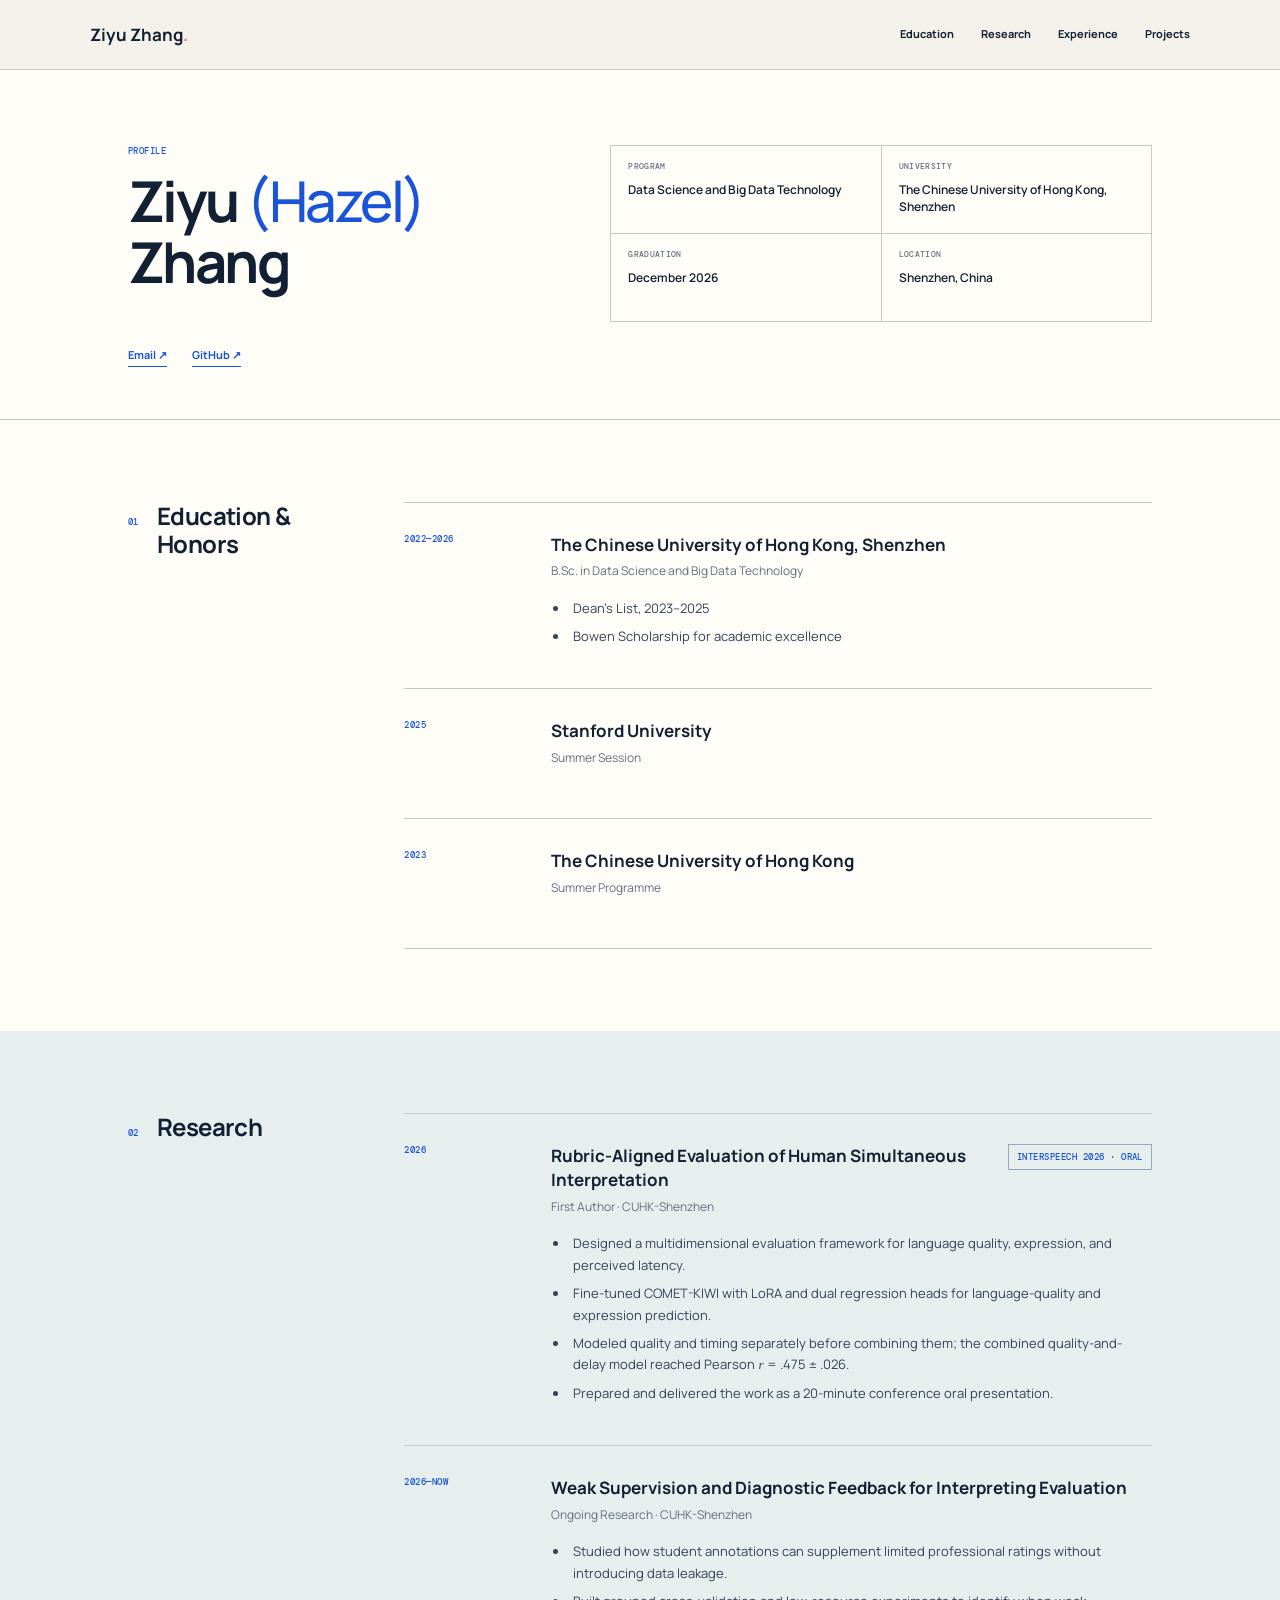
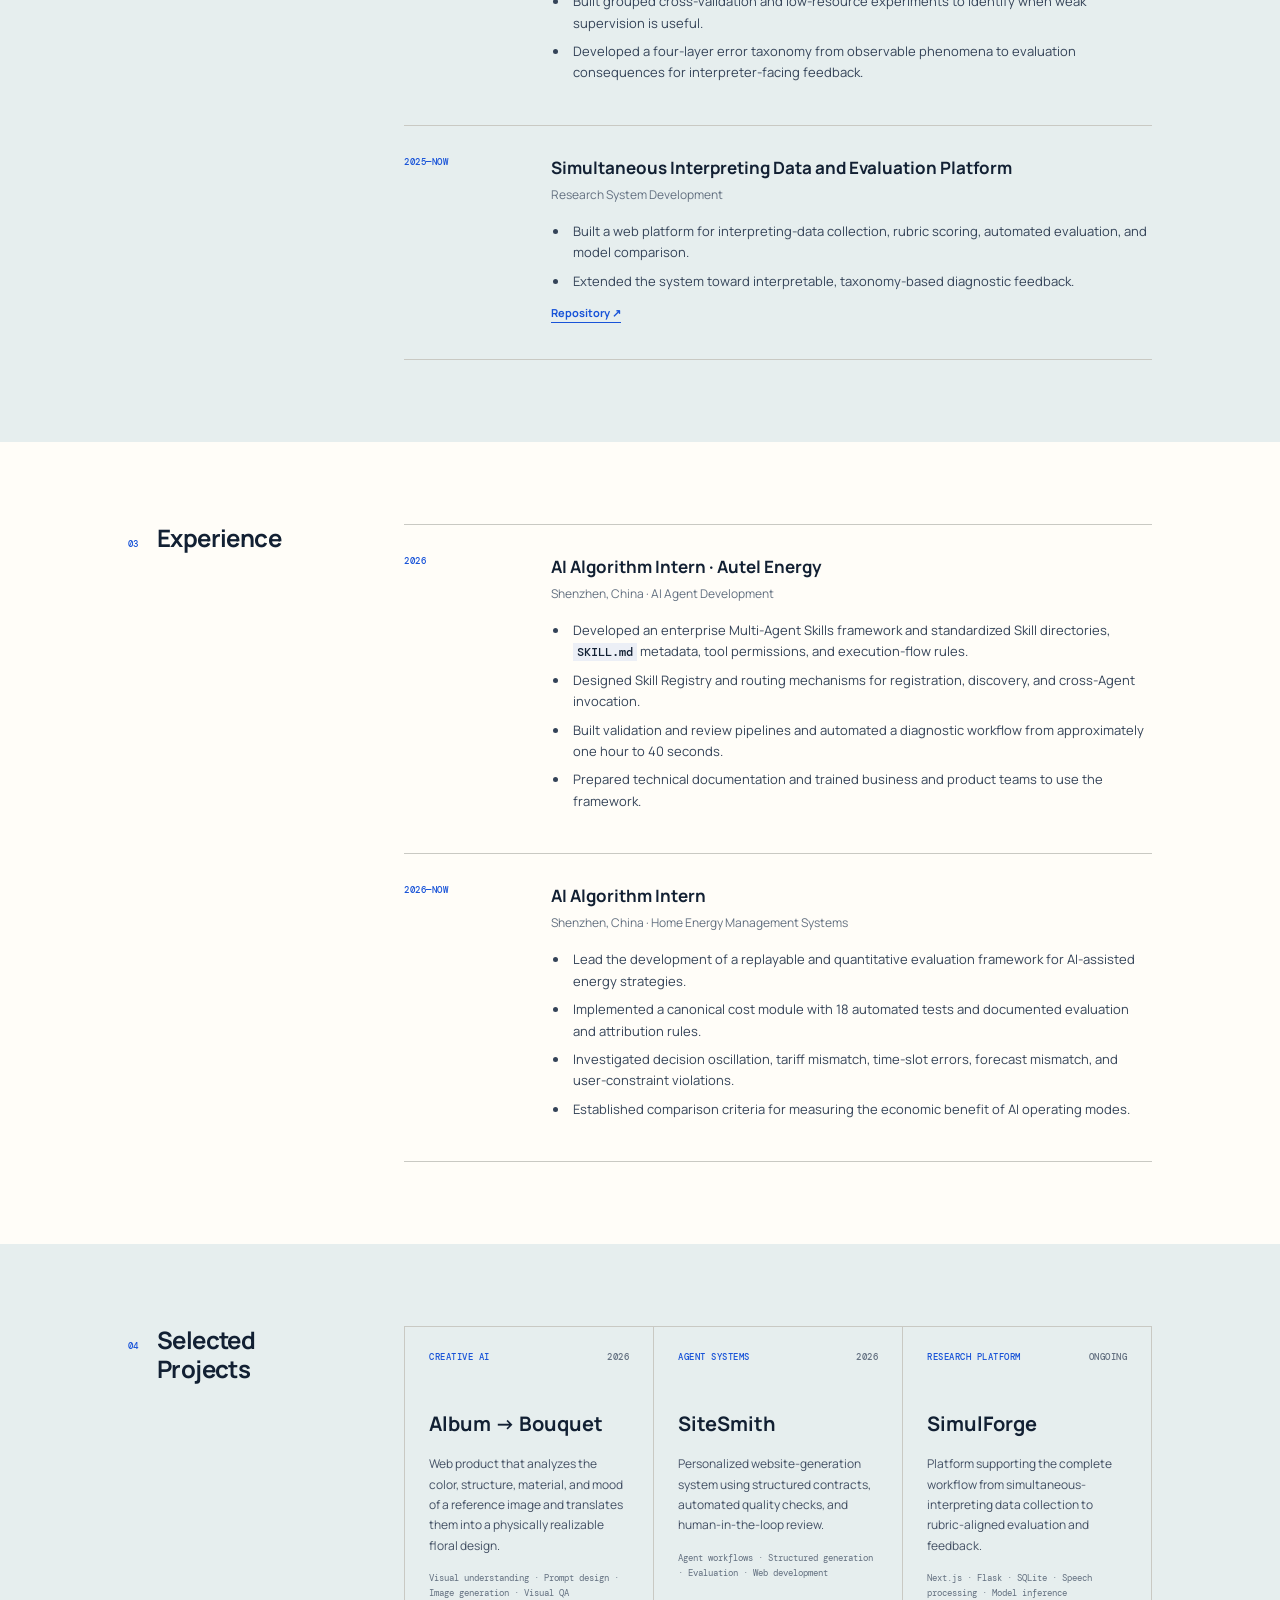
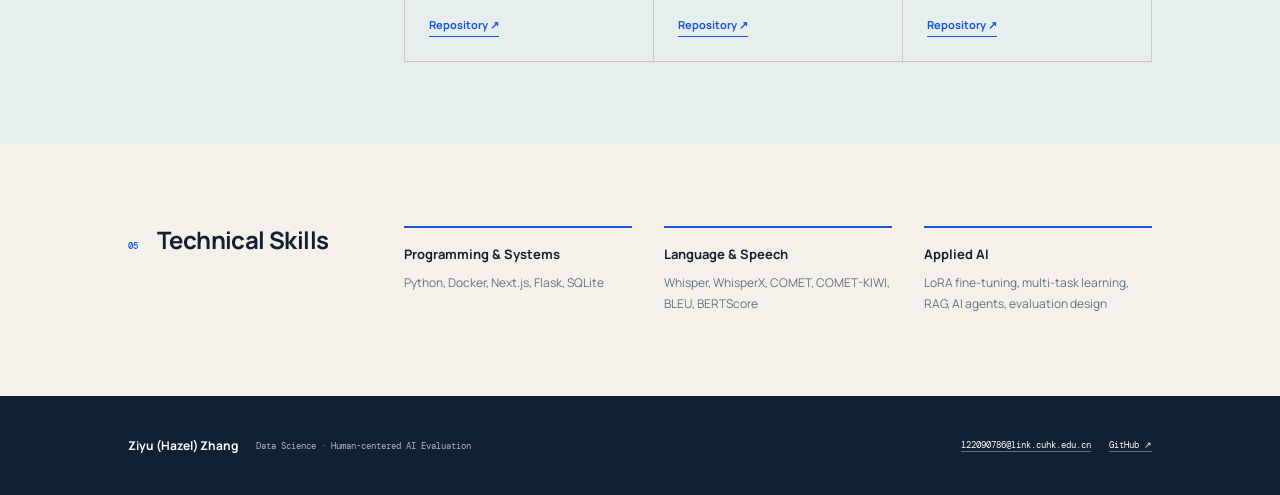
==== commit b156e965: "Add CUHK summer programme and Autel internship" ====
--- a/docs/index.html
+++ b/docs/index.html
@@ -60,6 +60,13 @@
               <p class="entry-subtitle">Summer Session</p>
             </div>
           </article>
+          <article class="entry">
+            <div class="entry-time">2023</div>
+            <div class="entry-main">
+              <h3>The Chinese University of Hong Kong</h3>
+              <p class="entry-subtitle">Summer Programme</p>
+            </div>
+          </article>
         </div>
       </section>
 
@@ -109,6 +116,19 @@
       <section class="resume-section" id="experience">
         <header class="section-header"><p>03</p><h2>Experience</h2></header>
         <div class="entries">
+          <article class="entry">
+            <div class="entry-time">2026</div>
+            <div class="entry-main">
+              <h3>AI Algorithm Intern · Autel Energy</h3>
+              <p class="entry-subtitle">Shenzhen, China · AI Agent Development</p>
+              <ul>
+                <li>Developed an enterprise Multi-Agent Skills framework and standardized Skill directories, <code>SKILL.md</code> metadata, tool permissions, and execution-flow rules.</li>
+                <li>Designed Skill Registry and routing mechanisms for registration, discovery, and cross-Agent invocation.</li>
+                <li>Built validation and review pipelines and automated a diagnostic workflow from approximately one hour to 40 seconds.</li>
+                <li>Prepared technical documentation and trained business and product teams to use the framework.</li>
+              </ul>
+            </div>
+          </article>
           <article class="entry">
             <div class="entry-time">2026—Now</div>
             <div class="entry-main">
--- a/docs/styles.css
+++ b/docs/styles.css
@@ -17,6 +17,7 @@
 .profile-links { grid-column:1/-1; display:flex; gap:25px; padding-top:8px; }.profile-links a,.inline-link,.project-card>a { padding-bottom:2px; color:var(--blue); font-size:11px; font-weight:700; border-bottom:1px solid currentColor; }
 .resume-section { display:grid; grid-template-columns:20% minmax(0,1fr); gap:7%; padding:82px 10vw; background:var(--white); }.resume-section.alternate { background:var(--tint); }.section-header { display:flex; gap:18px; align-items:baseline; }.section-header h2 { margin:0; font-size:24px; line-height:1.2; letter-spacing:-.025em; }
 .entries { max-width:920px; border-top:1px solid var(--line); }.entry { display:grid; grid-template-columns:115px minmax(0,1fr); gap:32px; padding:30px 0 34px; border-bottom:1px solid var(--line); }.entry-main h3 { margin:0 0 5px; font-size:17px; line-height:1.4; }.entry-subtitle { margin:0 0 17px; color:var(--muted); font-size:12px; }.entry-main ul { margin:0; padding-left:18px; color:#344358; }.entry-main li { margin:7px 0; padding-left:4px; font-size:13px; line-height:1.65; }.entry-main em { font-family:Georgia,serif; }.entry-heading { display:flex; justify-content:space-between; align-items:flex-start; gap:20px; }.entry-heading h3 { max-width:600px; }.badge { flex:none; padding:6px 8px; color:var(--blue); border:1px solid #94a9bd; }
+.entry-main code { padding:1px 4px; color:var(--ink); background:rgba(24,83,216,.08); font:500 .92em "DM Mono",monospace; }
 .project-grid { display:grid; grid-template-columns:repeat(3,1fr); gap:0; max-width:1000px; border-top:1px solid var(--line); border-left:1px solid var(--line); }.project-card { min-height:330px; display:flex; flex-direction:column; padding:24px; border-right:1px solid var(--line); border-bottom:1px solid var(--line); }.project-top { display:flex; justify-content:space-between; color:var(--muted); }.project-top span:first-child { color:var(--blue); }.project-card h3 { margin:45px 0 14px; font-size:20px; }.project-card p { margin:0 0 15px; color:#435064; font-size:12px; line-height:1.7; }.project-card .stack { color:var(--muted); font:400 9px/1.65 "DM Mono",monospace; }.project-card>a { align-self:flex-start; margin-top:auto; }
 .skills-section { background:var(--paper); }.skills-grid { display:grid; grid-template-columns:repeat(3,1fr); gap:32px; max-width:1000px; }.skills-grid div { border-top:2px solid var(--blue); padding-top:16px; }.skills-grid h3 { margin:0 0 9px; font-size:13px; }.skills-grid p { margin:0; color:var(--muted); font-size:12px; line-height:1.7; }
 footer { display:flex; justify-content:space-between; gap:30px; padding:40px 10vw; color:white; background:var(--ink); }footer div { display:flex; gap:18px; align-items:center; }footer strong { font-size:12px; }footer span,footer a { color:#aeb9c8; font:400 9px "DM Mono",monospace; }footer a { color:white; border-bottom:1px solid #61748c; }
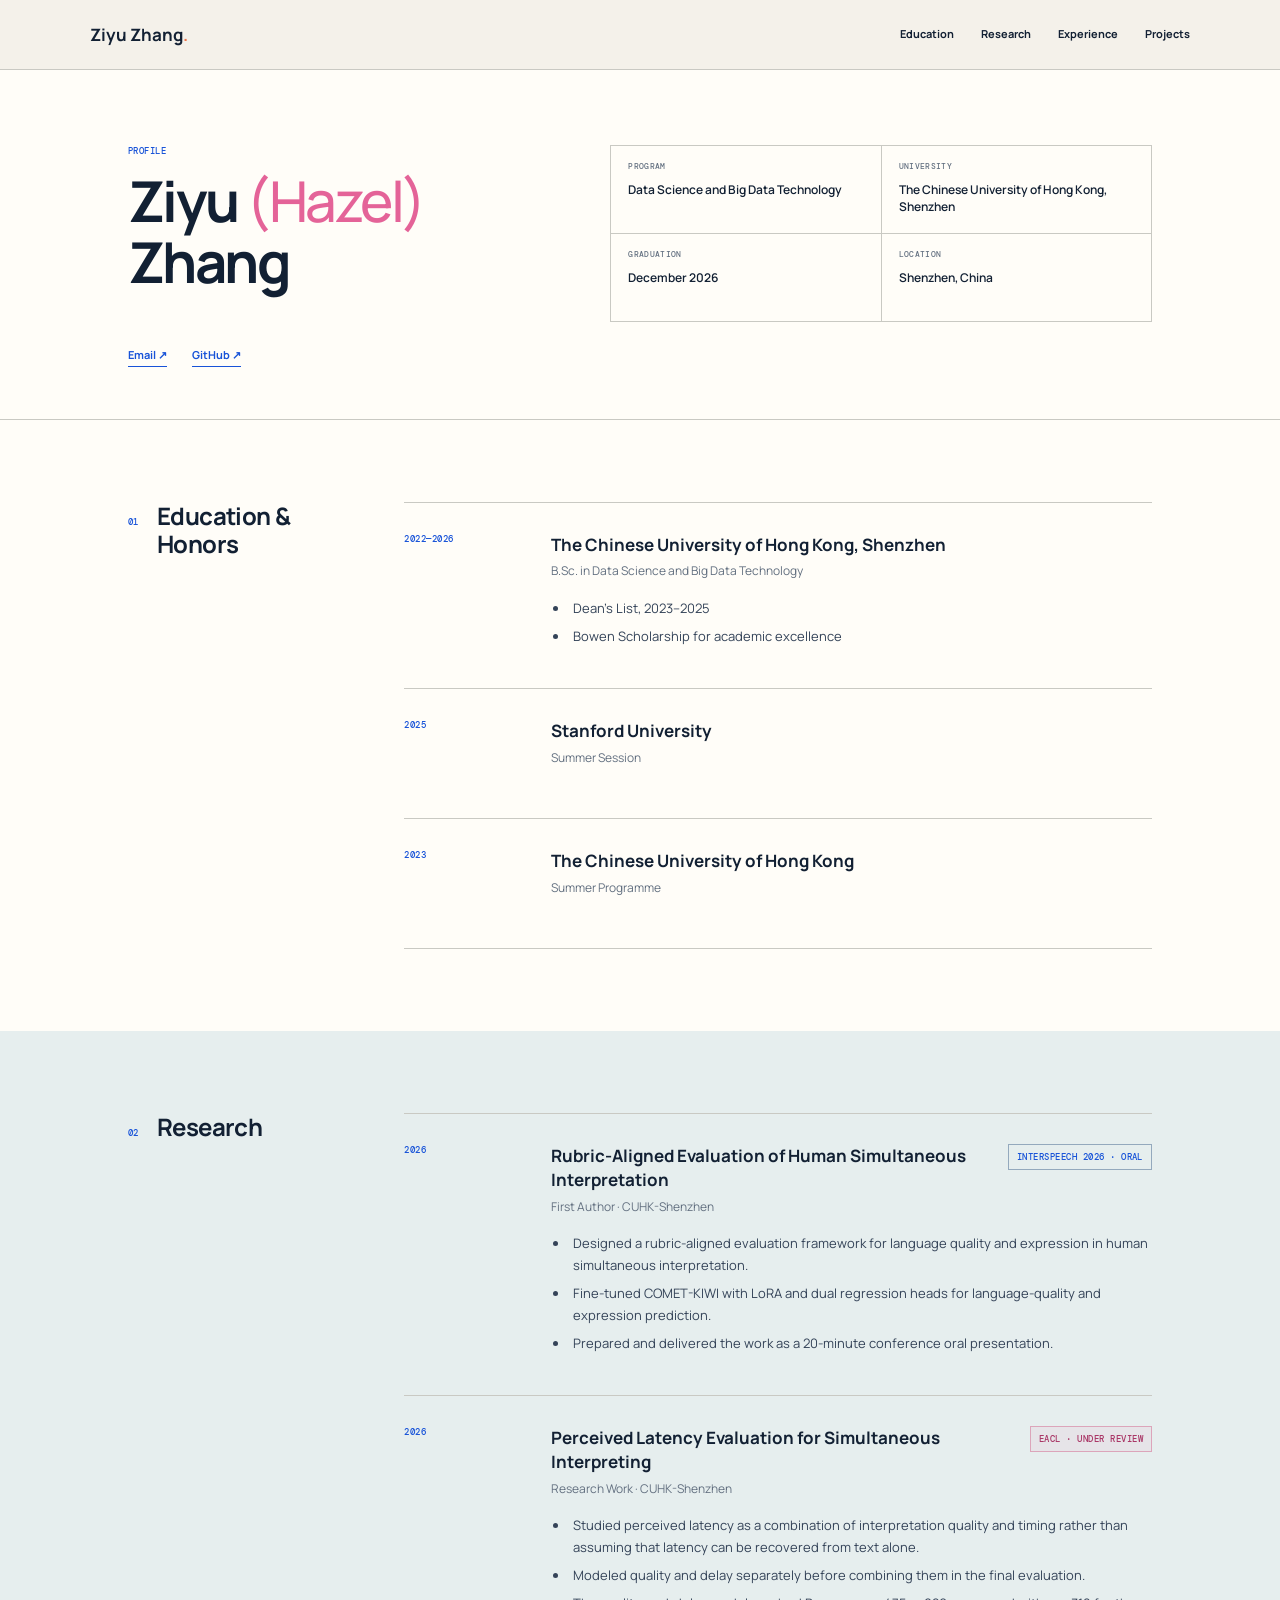
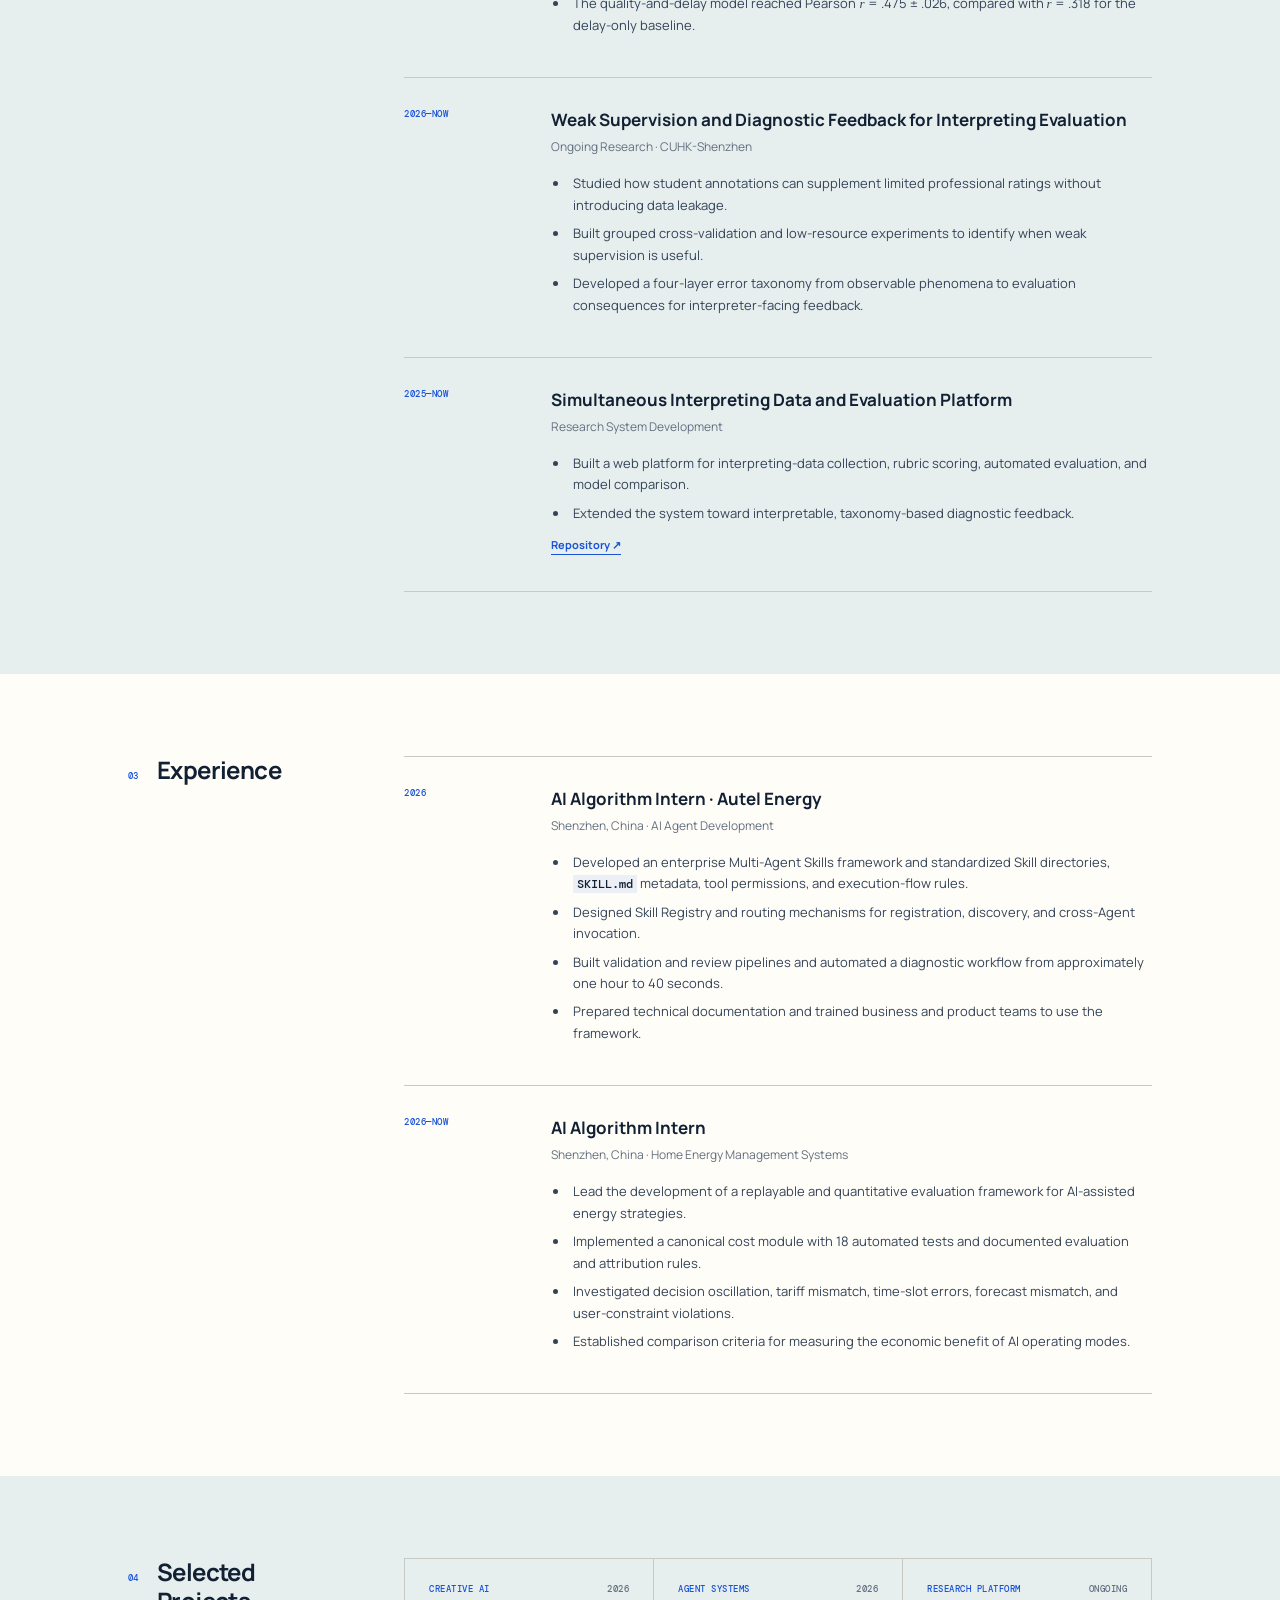
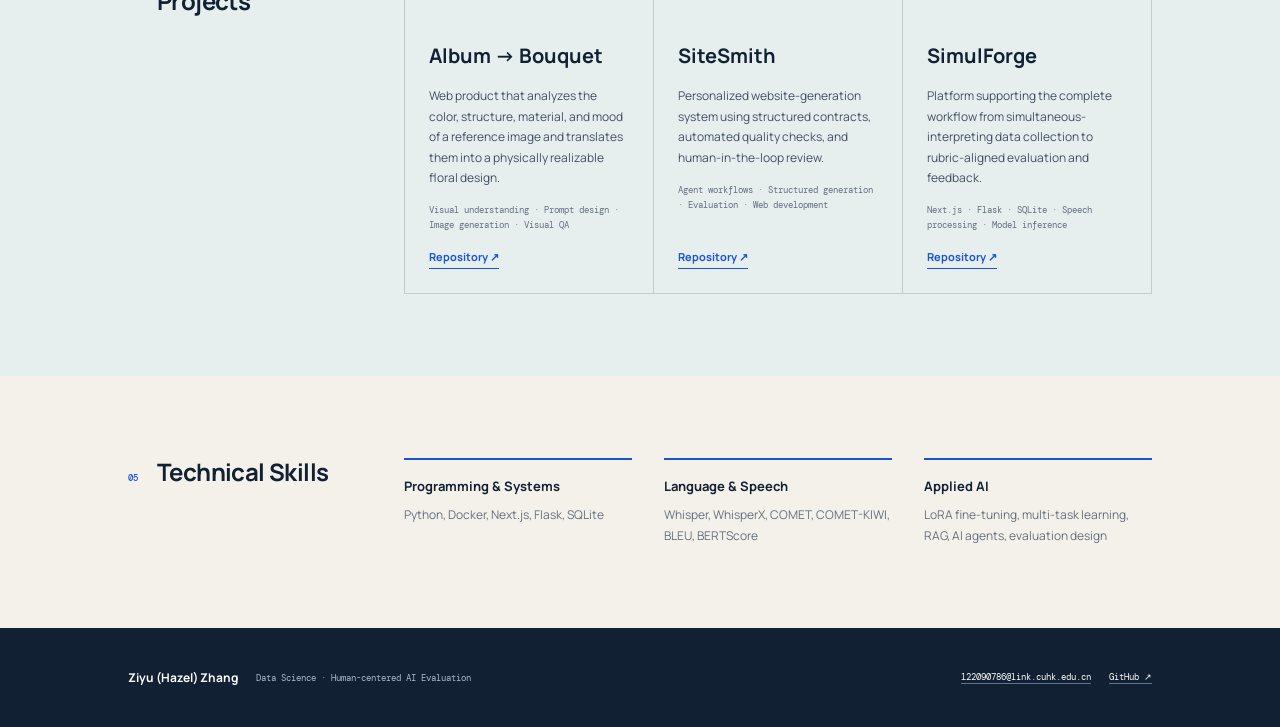
==== commit 5c2a1f9b: "Add EACL work under review and pink Hazel accent" ====
--- a/docs/index.html
+++ b/docs/index.html
@@ -79,10 +79,21 @@
               <div class="entry-heading"><h3>Rubric-Aligned Evaluation of Human Simultaneous Interpretation</h3><span class="badge">INTERSPEECH 2026 · Oral</span></div>
               <p class="entry-subtitle">First Author · CUHK-Shenzhen</p>
               <ul>
-                <li>Designed a multidimensional evaluation framework for language quality, expression, and perceived latency.</li>
+                <li>Designed a rubric-aligned evaluation framework for language quality and expression in human simultaneous interpretation.</li>
                 <li>Fine-tuned COMET-KIWI with LoRA and dual regression heads for language-quality and expression prediction.</li>
-                <li>Modeled quality and timing separately before combining them; the combined quality-and-delay model reached Pearson <em>r</em> = .475 ± .026.</li>
                 <li>Prepared and delivered the work as a 20-minute conference oral presentation.</li>
+              </ul>
+            </div>
+          </article>
+          <article class="entry">
+            <div class="entry-time">2026</div>
+            <div class="entry-main">
+              <div class="entry-heading"><h3>Perceived Latency Evaluation for Simultaneous Interpreting</h3><span class="badge review">EACL · Under Review</span></div>
+              <p class="entry-subtitle">Research Work · CUHK-Shenzhen</p>
+              <ul>
+                <li>Studied perceived latency as a combination of interpretation quality and timing rather than assuming that latency can be recovered from text alone.</li>
+                <li>Modeled quality and delay separately before combining them in the final evaluation.</li>
+                <li>The quality-and-delay model reached Pearson <em>r</em> = .475 ± .026, compared with <em>r</em> = .318 for the delay-only baseline.</li>
               </ul>
             </div>
           </article>
--- a/docs/styles.css
+++ b/docs/styles.css
@@ -1,4 +1,4 @@
-:root { --ink:#122033; --blue:#1853d8; --orange:#ef7449; --paper:#f4f1ea; --white:#fffdf8; --tint:#e6eeee; --line:#c9c9c3; --muted:#637080; }
+:root { --ink:#122033; --blue:#1853d8; --pink:#e46398; --orange:#ef7449; --paper:#f4f1ea; --white:#fffdf8; --tint:#e6eeee; --line:#c9c9c3; --muted:#637080; }
 * { box-sizing:border-box; }
 html { scroll-behavior:smooth; }
 body { margin:0; color:var(--ink); background:var(--paper); font-family:Manrope,Arial,sans-serif; line-height:1.6; }
@@ -12,12 +12,13 @@
 nav a { padding:7px 0; border-bottom:1px solid transparent; }nav a:hover,nav a:focus-visible { border-color:var(--blue); }
 .eyebrow,.section-header p,.entry-time,.project-top,.badge { margin:0; color:var(--blue); font:500 9px "DM Mono",monospace; letter-spacing:.055em; text-transform:uppercase; }
 .profile { display:grid; grid-template-columns:minmax(260px,.85fr) minmax(420px,1.15fr); gap:8%; padding:75px 10vw 68px; background:var(--white); border-bottom:1px solid var(--line); }
-.profile h1 { margin:14px 0 0; font-size:clamp(38px,4.4vw,62px); line-height:1.08; letter-spacing:-.045em; }.profile h1 span { color:var(--blue); font-weight:500; }
+.profile h1 { margin:14px 0 0; font-size:clamp(38px,4.4vw,62px); line-height:1.08; letter-spacing:-.045em; }.profile h1 span { color:var(--pink); font-weight:500; }
 .profile-facts { display:grid; grid-template-columns:1fr 1fr; gap:0; margin:0; border-top:1px solid var(--line); border-left:1px solid var(--line); }.profile-facts div { min-height:88px; padding:15px 17px; border-right:1px solid var(--line); border-bottom:1px solid var(--line); }.profile-facts dt { margin-bottom:10px; color:var(--muted); font:500 8px "DM Mono",monospace; letter-spacing:.04em; text-transform:uppercase; }.profile-facts dd { margin:0; font-size:12px; line-height:1.45; font-weight:600; }
 .profile-links { grid-column:1/-1; display:flex; gap:25px; padding-top:8px; }.profile-links a,.inline-link,.project-card>a { padding-bottom:2px; color:var(--blue); font-size:11px; font-weight:700; border-bottom:1px solid currentColor; }
 .resume-section { display:grid; grid-template-columns:20% minmax(0,1fr); gap:7%; padding:82px 10vw; background:var(--white); }.resume-section.alternate { background:var(--tint); }.section-header { display:flex; gap:18px; align-items:baseline; }.section-header h2 { margin:0; font-size:24px; line-height:1.2; letter-spacing:-.025em; }
 .entries { max-width:920px; border-top:1px solid var(--line); }.entry { display:grid; grid-template-columns:115px minmax(0,1fr); gap:32px; padding:30px 0 34px; border-bottom:1px solid var(--line); }.entry-main h3 { margin:0 0 5px; font-size:17px; line-height:1.4; }.entry-subtitle { margin:0 0 17px; color:var(--muted); font-size:12px; }.entry-main ul { margin:0; padding-left:18px; color:#344358; }.entry-main li { margin:7px 0; padding-left:4px; font-size:13px; line-height:1.65; }.entry-main em { font-family:Georgia,serif; }.entry-heading { display:flex; justify-content:space-between; align-items:flex-start; gap:20px; }.entry-heading h3 { max-width:600px; }.badge { flex:none; padding:6px 8px; color:var(--blue); border:1px solid #94a9bd; }
 .entry-main code { padding:1px 4px; color:var(--ink); background:rgba(24,83,216,.08); font:500 .92em "DM Mono",monospace; }
+.badge.review { color:#a93666; border-color:#dca5ba; background:rgba(228,99,152,.07); }
 .project-grid { display:grid; grid-template-columns:repeat(3,1fr); gap:0; max-width:1000px; border-top:1px solid var(--line); border-left:1px solid var(--line); }.project-card { min-height:330px; display:flex; flex-direction:column; padding:24px; border-right:1px solid var(--line); border-bottom:1px solid var(--line); }.project-top { display:flex; justify-content:space-between; color:var(--muted); }.project-top span:first-child { color:var(--blue); }.project-card h3 { margin:45px 0 14px; font-size:20px; }.project-card p { margin:0 0 15px; color:#435064; font-size:12px; line-height:1.7; }.project-card .stack { color:var(--muted); font:400 9px/1.65 "DM Mono",monospace; }.project-card>a { align-self:flex-start; margin-top:auto; }
 .skills-section { background:var(--paper); }.skills-grid { display:grid; grid-template-columns:repeat(3,1fr); gap:32px; max-width:1000px; }.skills-grid div { border-top:2px solid var(--blue); padding-top:16px; }.skills-grid h3 { margin:0 0 9px; font-size:13px; }.skills-grid p { margin:0; color:var(--muted); font-size:12px; line-height:1.7; }
 footer { display:flex; justify-content:space-between; gap:30px; padding:40px 10vw; color:white; background:var(--ink); }footer div { display:flex; gap:18px; align-items:center; }footer strong { font-size:12px; }footer span,footer a { color:#aeb9c8; font:400 9px "DM Mono",monospace; }footer a { color:white; border-bottom:1px solid #61748c; }
